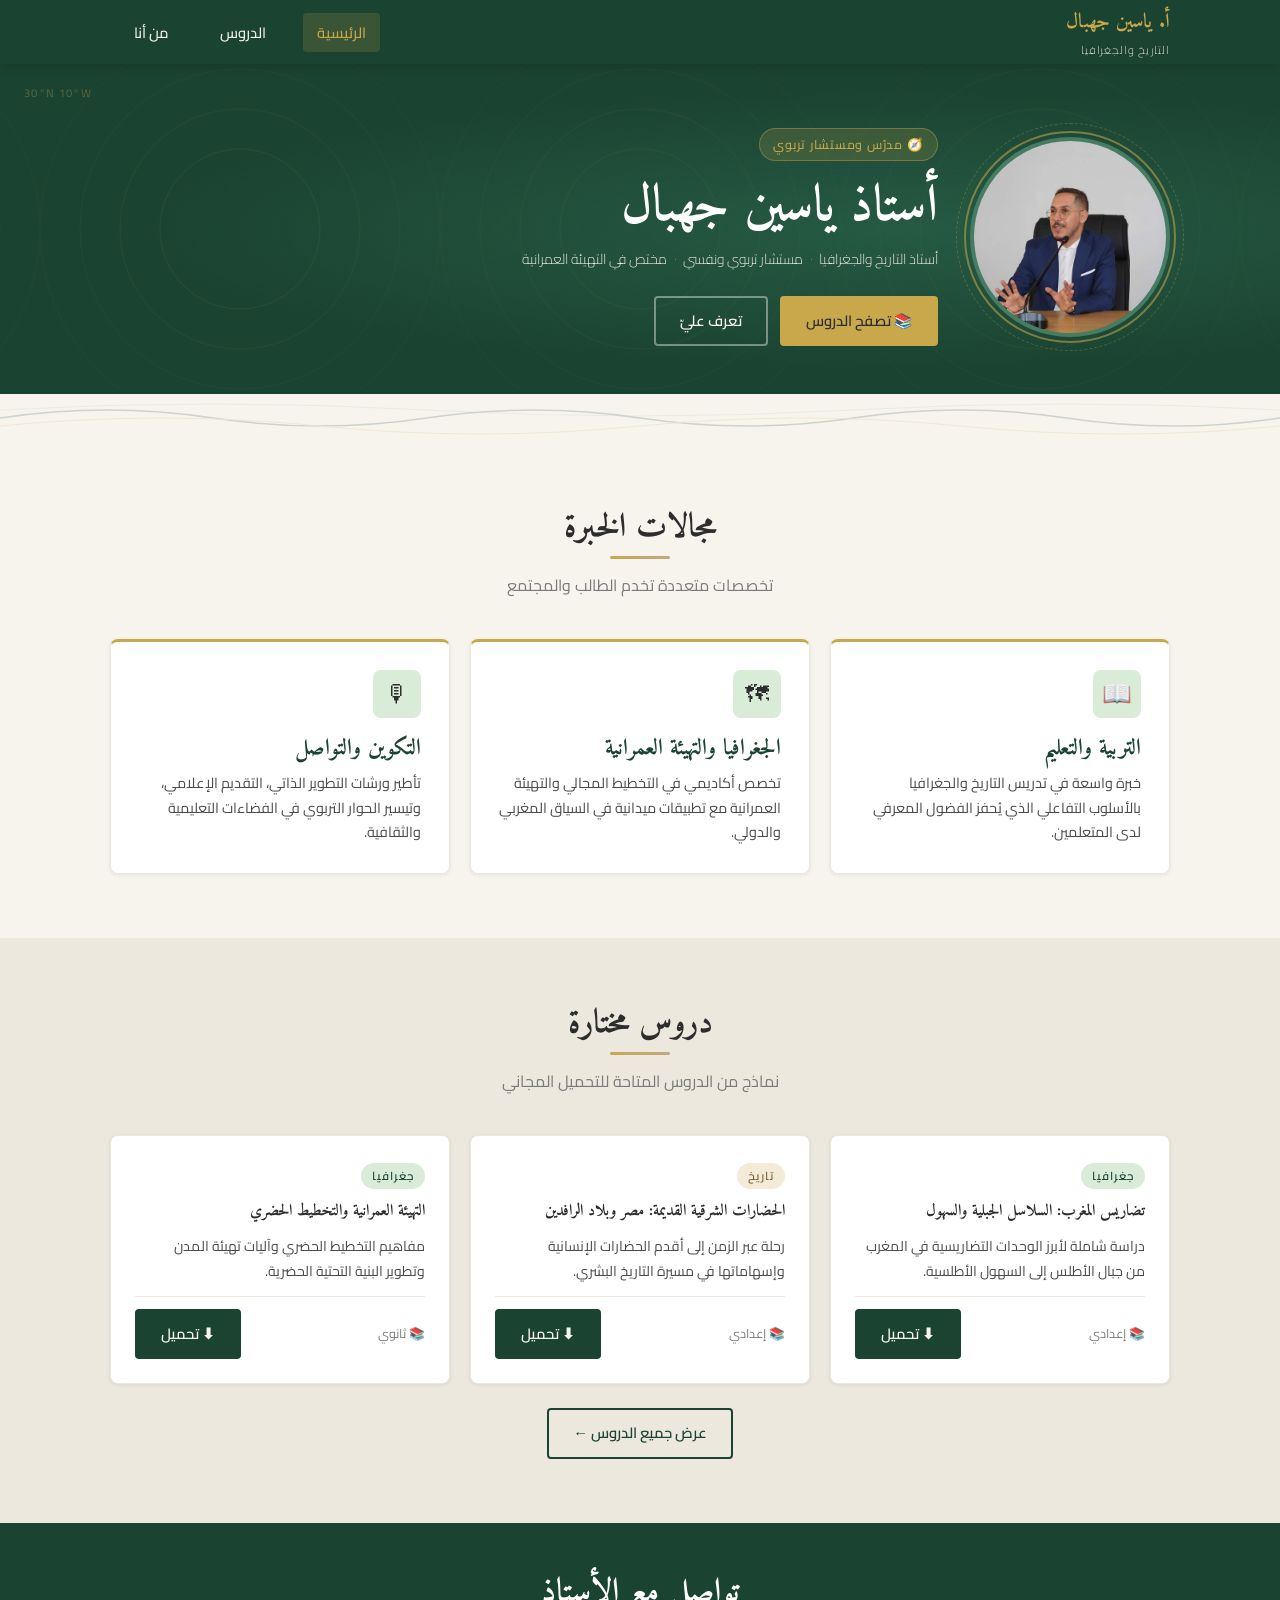
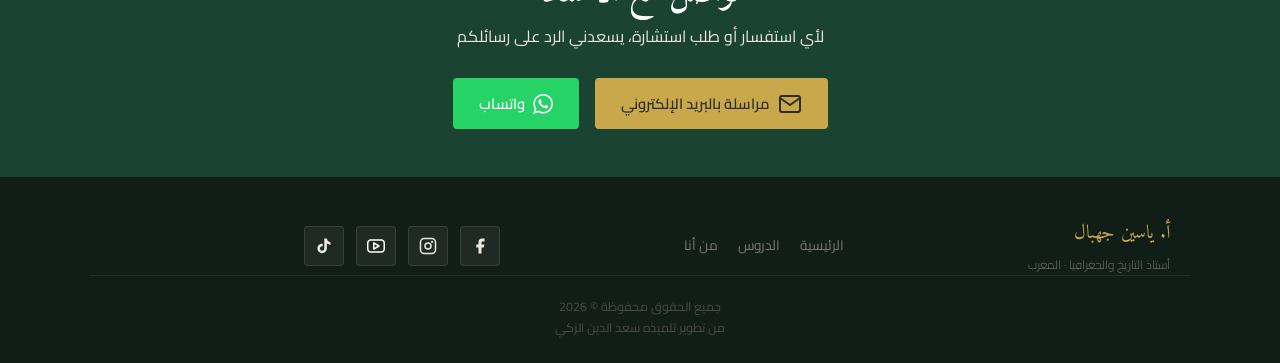
==== index.html @ 9e56860d "mvp" ====
<!DOCTYPE html>
<html lang="ar" dir="rtl">
<head>
  <meta charset="UTF-8">
  <meta name="viewport" content="width=device-width, initial-scale=1.0">

  <!-- SEO -->
  <title>أستاذ ياسين جهبال | أستاذ التاريخ والجغرافيا والاستشارات التربوية</title>
  <meta name="description" content="موقع أستاذ ياسين جهبال، أستاذ التاريخ والجغرافيا، مستشار تربوي، ومختص في التهيئة العمرانية. دروس للتعليم الإعدادي والثانوي، ملفات PDF قابلة للتحميل.">
  <meta name="keywords" content="أستاذ تاريخ جغرافيا, دروس جغرافيا, دروس تاريخ, تعليم إعدادي ثانوي, تهيئة عمرانية, مستشار تربوي">
  <meta name="author" content="أستاذ ياسين جهبال">
  <meta name="robots" content="index, follow">
  <link rel="canonical" href="https://www.yassinegehbal.vercel.app/index.html">

  <!-- Open Graph -->
  <meta property="og:type"        content="website">
  <meta property="og:url"         content="https://www.yassinegehbal.vercel.app/">
  <meta property="og:title"       content="أستاذ ياسين جهبال | التاريخ والجغرافيا">
  <meta property="og:description" content="دروس في التاريخ والجغرافيا للتعليم الإعدادي والثانوي. استشارات تربوية ومواد تعليمية قابلة للتحميل.">
  <meta property="og:image"       content="assets/teacher-photo.jpg">
  <meta property="twitter:card"   content="summary_large_image">

  <!-- Structured Data -->
  <script type="application/ld+json">
  {
    "@context": "https://schema.org",
    "@type": "Person",
    "name": "ياسين جهبال",
    "jobTitle": "أستاذ التاريخ والجغرافيا",
    "description": "أستاذ التاريخ والجغرافيا، مستشار تربوي، ومتخصص في التهيئة العمرانية",
    "url": "https://www.yassinegehbal.vercel.app",
    "sameAs": []
  }
  </script>

  <link rel="icon" href="assets/favicon.png" type="image/png">
  <link rel="stylesheet" href="css/style.css">
</head>
<body>

  <!-- ===================== NAV ===================== -->
  <nav class="nav" role="navigation" aria-label="التنقل الرئيسي">
    <div class="container nav__inner">
      <a href="index.html" class="nav__logo" aria-label="الصفحة الرئيسية">
        أ. ياسين جهبال
        <span>التاريخ والجغرافيا</span>
      </a>
      <button class="nav__hamburger" aria-label="فتح القائمة" aria-expanded="false">
        <span></span><span></span><span></span>
      </button>
      <ul class="nav__links" role="list">
        <li><a href="index.html">الرئيسية</a></li>
        <li><a href="lessons.html">الدروس</a></li>
        <li><a href="about.html">من أنا</a></li>
      </ul>
    </div>
  </nav>

  <main>

    <!-- ===================== HERO ===================== -->
    <section class="hero" aria-label="مقدمة">
      <div class="container">
        <div class="hero__inner">

          <div class="hero__photo-wrap">
            <img
              src="assets/teacher-photo.jpg"
              alt="صورة أستاذ ياسين جهبال"
              class="hero__photo"
              width="200" height="200"
              loading="eager"
            >
          </div>

          <div class="hero__content">
            <div class="hero__badge">🧭 مدرّس ومستشار تربوي</div>
            <h1 class="hero__name">أستاذ ياسين جهبال</h1>
            <div class="hero__titles">
              <span>أستاذ التاريخ والجغرافيا</span>
              <span>مستشار تربوي ونفسي</span>
              <span>مختص في التهيئة العمرانية</span>
            </div>
            <div class="hero__cta">
              <a href="lessons.html" class="btn btn--primary">📚 تصفح الدروس</a>
              <a href="about.html"   class="btn btn--outline">تعرف عليّ</a>
            </div>
          </div>

        </div>
      </div>
    </section>

    <!-- Topographic divider -->
    <div class="topo-divider" aria-hidden="true">
      <svg viewBox="0 0 1200 48" preserveAspectRatio="none" xmlns="http://www.w3.org/2000/svg">
        <path d="M0,24 Q100,8 200,24 Q300,40 400,24 Q500,8 600,24 Q700,40 800,24 Q900,8 1000,24 Q1100,40 1200,24" fill="none" stroke="#1B4332" stroke-width="1.5"/>
        <path d="M0,32 Q150,16 300,32 Q450,48 600,32 Q750,16 900,32 Q1050,48 1200,32" fill="none" stroke="#C9A84C" stroke-width="0.8"/>
        <path d="M0,16 Q200,4 400,16 Q600,28 800,16 Q1000,4 1200,16" fill="none" stroke="#1B4332" stroke-width="0.6" opacity="0.5"/>
      </svg>
    </div>

    <!-- ===================== EXPERTISE ===================== -->
    <section class="section" aria-label="مجالات الخبرة">
      <div class="container">
        <header class="section-header reveal">
          <h2>مجالات الخبرة</h2>
          <p>تخصصات متعددة تخدم الطالب والمجتمع</p>
        </header>

        <div class="expertise-grid">
          <article class="expertise-card reveal reveal-delay-1">
            <div class="expertise-card__icon" aria-hidden="true">📖</div>
            <h3>التربية والتعليم</h3>
            <p>خبرة واسعة في تدريس التاريخ والجغرافيا بالأسلوب التفاعلي الذي يُحفز الفضول المعرفي لدى المتعلمين.</p>
          </article>

          <article class="expertise-card reveal reveal-delay-2">
            <div class="expertise-card__icon" aria-hidden="true">🗺</div>
            <h3>الجغرافيا والتهيئة العمرانية</h3>
            <p>تخصص أكاديمي في التخطيط المجالي والتهيئة العمرانية مع تطبيقات ميدانية في السياق المغربي والدولي.</p>
          </article>

          <article class="expertise-card reveal reveal-delay-3">
            <div class="expertise-card__icon" aria-hidden="true">🎙</div>
            <h3>التكوين والتواصل</h3>
            <p>تأطير ورشات التطوير الذاتي، التقديم الإعلامي، وتيسير الحوار التربوي في الفضاءات التعليمية والثقافية.</p>
          </article>
        </div>
      </div>
    </section>

    <!-- ===================== FEATURED LESSONS ===================== -->
    <section class="section section--alt" aria-label="دروس مختارة">
      <div class="container">
        <header class="section-header reveal">
          <h2>دروس مختارة</h2>
          <p>نماذج من الدروس المتاحة للتحميل المجاني</p>
        </header>

        <div class="lessons-grid">

          <article class="lesson-card reveal reveal-delay-1">
            <div><span class="lesson-card__cat lesson-card__cat--geo">جغرافيا</span></div>
            <h3>تضاريس المغرب: السلاسل الجبلية والسهول</h3>
            <p>دراسة شاملة لأبرز الوحدات التضاريسية في المغرب من جبال الأطلس إلى السهول الأطلسية.</p>
            <div class="lesson-card__foot">
              <span class="lesson-card__meta">📚 إعدادي</span>
              <a href="lessons/sample-lesson.pdf" download class="btn btn--green">⬇ تحميل</a>
            </div>
          </article>

          <article class="lesson-card reveal reveal-delay-2">
            <div><span class="lesson-card__cat lesson-card__cat--hist">تاريخ</span></div>
            <h3>الحضارات الشرقية القديمة: مصر وبلاد الرافدين</h3>
            <p>رحلة عبر الزمن إلى أقدم الحضارات الإنسانية وإسهاماتها في مسيرة التاريخ البشري.</p>
            <div class="lesson-card__foot">
              <span class="lesson-card__meta">📚 إعدادي</span>
              <a href="lessons/sample-lesson.pdf" download class="btn btn--green">⬇ تحميل</a>
            </div>
          </article>

          <article class="lesson-card reveal reveal-delay-3">
            <div><span class="lesson-card__cat lesson-card__cat--geo">جغرافيا</span></div>
            <h3>التهيئة العمرانية والتخطيط الحضري</h3>
            <p>مفاهيم التخطيط الحضري وآليات تهيئة المدن وتطوير البنية التحتية الحضرية.</p>
            <div class="lesson-card__foot">
              <span class="lesson-card__meta">📚 ثانوي</span>
              <a href="lessons/sample-lesson.pdf" download class="btn btn--green">⬇ تحميل</a>
            </div>
          </article>

        </div>

        <div class="text-center mt-3 reveal">
          <a href="lessons.html" class="btn btn--ghost">عرض جميع الدروس ←</a>
        </div>
      </div>
    </section>

    <!-- ===================== QUICK CONTACT ===================== -->
    <section class="contact-strip" aria-label="تواصل معنا">
      <div class="container">
        <h2>تواصل مع الأستاذ</h2>
        <p>لأي استفسار أو طلب استشارة، يسعدني الرد على رسائلكم</p>
        <div class="contact-strip__btns">
          <a href="mailto:yassinegeh@gmail.com" data-email class="btn btn--email"><svg xmlns="http://www.w3.org/2000/svg" width="24" height="24" viewBox="0 0 24 24" fill="none" stroke="currentColor" stroke-width="2" stroke-linecap="round" stroke-linejoin="round"><rect x="2" y="4" width="20" height="16" rx="2"/><polyline points="22,6 12,13 2,6"/></svg>

		  مراسلة بالبريد الإلكتروني</a>
	  <a href="https://wa.me/212700732720" data-whatsapp class="btn btn--whatsapp" target="_blank" rel="noopener">
		  <svg fill="#ffffff" version="1.1" id="Capa_1" xmlns="http://www.w3.org/2000/svg" xmlns:xlink="http://www.w3.org/1999/xlink" width="20px" height="20px" viewBox="0 0 30.667 30.667" xml:space="preserve"><g id="SVGRepo_bgCarrier" stroke-width="0"></g><g id="SVGRepo_tracerCarrier" stroke-linecap="round" stroke-linejoin="round"></g><g id="SVGRepo_iconCarrier"> <g> <path d="M30.667,14.939c0,8.25-6.74,14.938-15.056,14.938c-2.639,0-5.118-0.675-7.276-1.857L0,30.667l2.717-8.017 c-1.37-2.25-2.159-4.892-2.159-7.712C0.559,6.688,7.297,0,15.613,0C23.928,0.002,30.667,6.689,30.667,14.939z M15.61,2.382 c-6.979,0-12.656,5.634-12.656,12.56c0,2.748,0.896,5.292,2.411,7.362l-1.58,4.663l4.862-1.545c2,1.312,4.393,2.076,6.963,2.076 c6.979,0,12.658-5.633,12.658-12.559C28.27,8.016,22.59,2.382,15.61,2.382z M23.214,18.38c-0.094-0.151-0.34-0.243-0.708-0.427 c-0.367-0.184-2.184-1.069-2.521-1.189c-0.34-0.123-0.586-0.185-0.832,0.182c-0.243,0.367-0.951,1.191-1.168,1.437 c-0.215,0.245-0.43,0.276-0.799,0.095c-0.369-0.186-1.559-0.57-2.969-1.817c-1.097-0.972-1.838-2.169-2.052-2.536 c-0.217-0.366-0.022-0.564,0.161-0.746c0.165-0.165,0.369-0.428,0.554-0.643c0.185-0.213,0.246-0.364,0.369-0.609 c0.121-0.245,0.06-0.458-0.031-0.643c-0.092-0.184-0.829-1.984-1.138-2.717c-0.307-0.732-0.614-0.611-0.83-0.611 c-0.215,0-0.461-0.03-0.707-0.03S9.897,8.215,9.56,8.582s-1.291,1.252-1.291,3.054c0,1.804,1.321,3.543,1.506,3.787 c0.186,0.243,2.554,4.062,6.305,5.528c3.753,1.465,3.753,0.976,4.429,0.914c0.678-0.062,2.184-0.885,2.49-1.739 C23.307,19.268,23.307,18.533,23.214,18.38z"></path> </g> </g></svg>
		  واتساب</a>
        </div>
      </div>
    </section>

  </main>

  <!-- ===================== FOOTER ===================== -->
  <footer class="footer" role="contentinfo">
    <div class="container footer__inner">
      <div class="footer__brand">
        أ. ياسين جهبال
        <span>أستاذ التاريخ والجغرافيا · المغرب</span>
      </div>

      <nav class="footer__nav" aria-label="روابط التذييل">
        <a href="index.html">الرئيسية</a>
        <a href="lessons.html">الدروس</a>
        <a href="about.html">من أنا</a>
      </nav>

      <div class="footer__social" aria-label="وسائل التواصل الاجتماعي">
        <a href="https://www.facebook.com/100069673728550/" data-facebook target="_blank" rel="noopener" aria-label="فيسبوك">
          <svg width="18" height="18" viewBox="0 0 24 24" fill="currentColor"><path d="M18 2h-3a5 5 0 0 0-5 5v3H7v4h3v8h4v-8h3l1-4h-4V7a1 1 0 0 1 1-1h3z"/></svg>
        </a>
        <a href="https://www.instagram.com/prof_yassinegeh" data-instagram target="_blank" rel="noopener" aria-label="إنستغرام">
          <svg width="18" height="18" viewBox="0 0 24 24" fill="none" stroke="currentColor" stroke-width="2"><rect x="2" y="2" width="20" height="20" rx="5"/><circle cx="12" cy="12" r="4"/><circle cx="17.5" cy="6.5" r="0.5" fill="currentColor"/></svg>
        </a>
        <a href="https://m.youtube.com/@yassinewassim7452" data-youtube target="_blank" rel="noopener" aria-label="يوتيوب">
		<svg width="18px" height="18px" viewBox="0 0 24 24" fill="none" xmlns="http://www.w3.org/2000/svg"><g id="SVGRepo_bgCarrier" stroke-width="0"></g><g id="SVGRepo_tracerCarrier" stroke-linecap="round" stroke-linejoin="round"></g><g id="SVGRepo_iconCarrier"> <path fill-rule="evenodd" clip-rule="evenodd" d="M9.49614 7.13176C9.18664 6.9549 8.80639 6.95617 8.49807 7.13509C8.18976 7.31401 8 7.64353 8 8V16C8 16.3565 8.18976 16.686 8.49807 16.8649C8.80639 17.0438 9.18664 17.0451 9.49614 16.8682L16.4961 12.8682C16.8077 12.6902 17 12.3589 17 12C17 11.6411 16.8077 11.3098 16.4961 11.1318L9.49614 7.13176ZM13.9844 12L10 14.2768V9.72318L13.9844 12Z" fill="#ffffff"></path> <path fill-rule="evenodd" clip-rule="evenodd" d="M0 12C0 8.25027 0 6.3754 0.954915 5.06107C1.26331 4.6366 1.6366 4.26331 2.06107 3.95491C3.3754 3 5.25027 3 9 3H15C18.7497 3 20.6246 3 21.9389 3.95491C22.3634 4.26331 22.7367 4.6366 23.0451 5.06107C24 6.3754 24 8.25027 24 12C24 15.7497 24 17.6246 23.0451 18.9389C22.7367 19.3634 22.3634 19.7367 21.9389 20.0451C20.6246 21 18.7497 21 15 21H9C5.25027 21 3.3754 21 2.06107 20.0451C1.6366 19.7367 1.26331 19.3634 0.954915 18.9389C0 17.6246 0 15.7497 0 12ZM9 5H15C16.9194 5 18.1983 5.00275 19.1673 5.10773C20.0989 5.20866 20.504 5.38448 20.7634 5.57295C21.018 5.75799 21.242 5.98196 21.4271 6.23664C21.6155 6.49605 21.7913 6.90113 21.8923 7.83269C21.9973 8.80167 22 10.0806 22 12C22 13.9194 21.9973 15.1983 21.8923 16.1673C21.7913 17.0989 21.6155 17.504 21.4271 17.7634C21.242 18.018 21.018 18.242 20.7634 18.4271C20.504 18.6155 20.0989 18.7913 19.1673 18.8923C18.1983 18.9973 16.9194 19 15 19H9C7.08058 19 5.80167 18.9973 4.83269 18.8923C3.90113 18.7913 3.49605 18.6155 3.23664 18.4271C2.98196 18.242 2.75799 18.018 2.57295 17.7634C2.38448 17.504 2.20866 17.0989 2.10773 16.1673C2.00275 15.1983 2 13.9194 2 12C2 10.0806 2.00275 8.80167 2.10773 7.83269C2.20866 6.90113 2.38448 6.49605 2.57295 6.23664C2.75799 5.98196 2.98196 5.75799 3.23664 5.57295C3.49605 5.38448 3.90113 5.20866 4.83269 5.10773C5.80167 5.00275 7.08058 5 9 5Z" fill="#ffffff"></path> </g></svg>
        </a>
        <a href="https://www.tiktok.com/@caochyassine" data-tiktok target="_blank" rel="noopener" aria-label="تيكتوك">
          <svg width="18" height="18" viewBox="0 0 24 24" fill="currentColor"><path d="M19.59 6.69a4.83 4.83 0 0 1-3.77-4.25V2h-3.45v13.67a2.89 2.89 0 0 1-2.88 2.5 2.89 2.89 0 0 1-2.89-2.89 2.89 2.89 0 0 1 2.89-2.89c.28 0 .54.04.79.1V9.01a6.33 6.33 0 0 0-.79-.05 6.34 6.34 0 0 0-6.34 6.34 6.34 6.34 0 0 0 6.34 6.34 6.34 6.34 0 0 0 6.33-6.34V8.69a8.18 8.18 0 0 0 4.79 1.54V6.78a4.85 4.85 0 0 1-1.02-.09z"/></svg>
        </a>
      </div>
    <div style="width:10px; hight:100vw"></div>
    </div>
    <div class="container footer__copy">
	    <p>جميع الحقوق محفوظة © <span id="year">2026</span></p>
	    <p>من تطوير تلمِيذه <a href="" target="_blank">سعد الدين الزكي</a></p>
    </div>
  </footer>

  <script src="js/main.js"></script>
  <script>document.getElementById('year').textContent = new Date().getFullYear();</script>
</body>
</html>
---- css/style.css ----
/* ============================================================
   TEACHER WEBSITE — STYLE.CSS
   Academic, Geographic, RTL Arabic
   ============================================================ */

/* ---------- Google Fonts ---------- */
@import url('https://fonts.googleapis.com/css2?family=Amiri:ital,wght@0,400;0,700;1,400&family=Cairo:wght@300;400;500;600;700&display=swap');

/* ---------- Design Tokens ---------- */
:root {
  --parchment:    #F7F4EE;
  --parchment-dk: #EDE8DE;
  --green:        #1B4332;
  --green-md:     #2D6A4F;
  --green-lt:     #D8ECD8;
  --brown:        #7B5E3A;
  --brown-lt:     #C4A882;
  --gold:         #C9A84C;
  --gold-lt:      #F0DFA0;
  --ink:          #2D2D2D;
  --ink-md:       #4A4A4A;
  --ink-lt:       #7A7A7A;
  --white:        #FFFFFF;

  --font-display: 'Amiri', 'Georgia', serif;
  --font-body:    'Cairo', 'Segoe UI', sans-serif;

  --radius-sm: 4px;
  --radius-md: 8px;
  --radius-lg: 16px;

  --shadow-sm: 0 1px 4px rgba(0,0,0,0.08);
  --shadow-md: 0 4px 16px rgba(0,0,0,0.10);
  --shadow-lg: 0 8px 32px rgba(0,0,0,0.13);

  --transition: 0.25s ease;
  --max-width: 1100px;
}

/* ---------- Reset & Base ---------- */
*, *::before, *::after { box-sizing: border-box; margin: 0; padding: 0; }

html {
  font-size: 16px;
  scroll-behavior: smooth;
  direction: rtl;
}

body {
  font-family: var(--font-body);
  background-color: var(--parchment);
  color: var(--ink);
  line-height: 1.75;
  -webkit-font-smoothing: antialiased;
}

img { max-width: 100%; display: block; }
a  { color: inherit; text-decoration: none; }
ul { list-style: none; }
button { cursor: pointer; font-family: var(--font-body); }

/* ---------- Typography Scale ---------- */
h1, h2, h3, h4 {
  font-family: var(--font-display);
  color: var(--ink);
  line-height: 1.3;
}

h1 { font-size: clamp(1.9rem, 5vw, 2.8rem); font-weight: 700; }
h2 { font-size: clamp(1.5rem, 4vw, 2.1rem); font-weight: 700; }
h3 { font-size: clamp(1.1rem, 3vw, 1.4rem); font-weight: 600; }
h4 { font-size: 1rem; font-weight: 600; }

p  { color: var(--ink-md); }

/* ---------- Layout Utilities ---------- */
.container {
  width: 100%;
  max-width: var(--max-width);
  margin: 0 auto;
  padding: 0 1.25rem;
}

.section { padding: 4rem 0; }
.section--alt { background-color: var(--parchment-dk); }

.section-header {
  text-align: center;
  margin-bottom: 2.5rem;
}

.section-header h2 {
  position: relative;
  display: inline-block;
  padding-bottom: 0.6rem;
}

.section-header h2::after {
  content: '';
  position: absolute;
  bottom: 0;
  right: 50%;
  transform: translateX(50%);
  width: 60px;
  height: 3px;
  background: linear-gradient(90deg, var(--gold), var(--brown-lt));
  border-radius: 2px;
}

.section-header p {
  margin-top: 0.75rem;
  max-width: 540px;
  margin-left: auto;
  margin-right: auto;
  color: var(--ink-lt);
}

/* ---------- Topographic Divider (Signature Element) ---------- */
.topo-divider {
  width: 100%;
  height: 48px;
  overflow: hidden;
  line-height: 0;
  opacity: 0.18;
}

.topo-divider svg { width: 100%; height: 100%; }

/* ---------- NAV ---------- */
.nav {
  position: sticky;
  top: 0;
  z-index: 100;
  background: var(--green);
  box-shadow: 0 2px 12px rgba(0,0,0,0.18);
}

.nav__inner {
  display: flex;
  align-items: center;
  justify-content: space-between;
  height: 64px;
}

.nav__logo {
  font-family: var(--font-display);
  font-size: 1.25rem;
  color: var(--gold);
  font-weight: 700;
  letter-spacing: 0.01em;
}

.nav__logo span {
  display: block;
  font-family: var(--font-body);
  font-size: 0.7rem;
  color: var(--parchment-dk);
  font-weight: 300;
  letter-spacing: 0.08em;
}

.nav__links {
  display: flex;
  gap: 0.25rem;
  align-items: center;
}
.nav__links li {
	margin: 10px;	
}
.nav__links a {
  color: var(--parchment);
  font-size: 0.92rem;
  font-weight: 500;
  padding: 0.4rem 0.85rem;
  border-radius: var(--radius-sm);
  transition: background var(--transition), color var(--transition);
}

.nav__links a:hover,
.nav__links a.active {
  background: rgba(201,168,76,0.18);
  color: var(--gold);
}

.nav__hamburger {
  display: none;
  flex-direction: column;
  gap: 5px;
  background: none;
  border: none;
  padding: 6px;
}

.nav__hamburger span {
  display: block;
  width: 24px;
  height: 2px;
  background: var(--parchment);
  border-radius: 2px;
  transition: transform var(--transition), opacity var(--transition);
}

/* ---------- HERO ---------- */
.hero {
  background-color: var(--green);
  background-image:
    radial-gradient(ellipse at 70% 50%, rgba(45,106,79,0.6) 0%, transparent 60%),
    url("data:image/svg+xml,%3Csvg xmlns='http://www.w3.org/2000/svg' width='400' height='400'%3E%3Ccircle cx='200' cy='200' r='80' fill='none' stroke='rgba(201,168,76,0.08)' stroke-width='1'/%3E%3Ccircle cx='200' cy='200' r='120' fill='none' stroke='rgba(201,168,76,0.06)' stroke-width='1'/%3E%3Ccircle cx='200' cy='200' r='160' fill='none' stroke='rgba(201,168,76,0.04)' stroke-width='1'/%3E%3Ccircle cx='200' cy='200' r='200' fill='none' stroke='rgba(201,168,76,0.03)' stroke-width='1'/%3E%3C/svg%3E");
  background-size: cover, 400px 400px;
  background-position: center, center;
  padding: 4rem 0 3rem;
  position: relative;
  overflow: hidden;
}

/* Coordinate decoration */
.hero::before {
  content: '30°N  10°W';
  position: absolute;
  top: 1.2rem;
  left: 1.5rem;
  font-family: var(--font-body);
  font-size: 0.7rem;
  color: rgba(201,168,76,0.35);
  letter-spacing: 0.12em;
}

.hero__inner {
  display: flex;
  flex-direction: column;
  align-items: center;
  text-align: center;
  gap: 2rem;
}

.hero__photo-wrap {
  position: relative;
  width: 160px;
  flex-shrink: 0;
}

.hero__photo-wrap::before {
  content: '';
  position: absolute;
  inset: -6px;
  border-radius: 50%;
  border: 2px solid var(--gold);
  opacity: 0.55;
}

.hero__photo-wrap::after {
  content: '';
  position: absolute;
  inset: -14px;
  border-radius: 50%;
  border: 1px dashed rgba(201,168,76,0.3);
}

.hero__photo {
  width: 160px;
  height: 160px;
  object-fit: cover;
  border-radius: 50%;
  border: 4px solid rgba(255,255,255,0.12);
  display: block;
  background: var(--green-md);
}

.hero__content { color: var(--parchment); }

.hero__badge {
  display: inline-flex;
  align-items: center;
  gap: 0.4rem;
  background: rgba(201,168,76,0.18);
  border: 1px solid rgba(201,168,76,0.4);
  color: var(--gold);
  font-size: 0.78rem;
  font-weight: 500;
  padding: 0.3rem 0.85rem;
  border-radius: 20px;
  margin-bottom: 1rem;
  letter-spacing: 0.06em;
}

.hero__name {
  font-family: var(--font-display);
  font-size: clamp(2rem, 6vw, 3.2rem);
  color: var(--white);
  line-height: 1.2;
  margin-bottom: 0.5rem;
}

.hero__titles {
  display: flex;
  flex-wrap: wrap;
  justify-content: center;
  gap: 0.5rem 1rem;
  margin-bottom: 1.5rem;
}

.hero__titles span {
  font-size: 0.88rem;
  color: var(--parchment-dk);
  font-weight: 300;
  position: relative;
}

.hero__titles span:not(:last-child)::after {
  content: '·';
  position: absolute;
  left: -0.55rem;
  color: var(--gold);
  opacity: 0.6;
}

.hero__cta {
  display: flex;
  flex-wrap: wrap;
  gap: 0.75rem;
  justify-content: center;
}

/* ---------- BUTTONS ---------- */
.btn {
  display: inline-flex;
  align-items: center;
  gap: 0.5rem;
  padding: 0.65rem 1.5rem;
  border-radius: var(--radius-sm);
  font-family: var(--font-body);
  font-size: 0.92rem;
  font-weight: 600;
  border: 2px solid transparent;
  transition: all var(--transition);
  text-align: center;
  white-space: nowrap;
}

.btn--primary {
  background: var(--gold);
  color: var(--ink);
  border-color: var(--gold);
}

.btn--primary:hover {
  background: #b8952f;
  border-color: #b8952f;
  transform: translateY(-1px);
  box-shadow: var(--shadow-md);
}

.btn--outline {
  background: transparent;
  color: var(--parchment);
  border-color: rgba(255,255,255,0.4);
}

.btn--outline:hover {
  background: rgba(255,255,255,0.1);
  border-color: var(--parchment);
}

.btn--green {
  background: var(--green);
  color: var(--parchment);
  border-color: var(--green);
}

.btn--green:hover {
  background: var(--green-md);
  border-color: var(--green-md);
  transform: translateY(-1px);
  box-shadow: var(--shadow-md);
}

.btn--ghost {
  background: transparent;
  color: var(--green);
  border-color: var(--green);
}

.btn--ghost:hover {
  background: var(--green);
  color: var(--parchment);
}

/* ---------- EXPERTISE CARDS ---------- */
.expertise-grid {
  display: grid;
  grid-template-columns: 1fr;
  gap: 1.25rem;
}

.expertise-card {
  background: var(--white);
  border: 1px solid var(--parchment-dk);
  border-top: 3px solid var(--gold);
  border-radius: var(--radius-md);
  padding: 1.75rem;
  box-shadow: var(--shadow-sm);
  transition: transform var(--transition), box-shadow var(--transition);
}

.expertise-card:hover {
  transform: translateY(-3px);
  box-shadow: var(--shadow-md);
}

.expertise-card__icon {
  width: 48px;
  height: 48px;
  background: var(--green-lt);
  border-radius: var(--radius-md);
  display: flex;
  align-items: center;
  justify-content: center;
  margin-bottom: 1rem;
  font-size: 1.5rem;
}

.expertise-card h3 {
  margin-bottom: 0.5rem;
  color: var(--green);
}

.expertise-card p {
  font-size: 0.9rem;
  line-height: 1.7;
}

/* ---------- LESSON CARDS ---------- */
.lessons-grid {
  display: grid;
  grid-template-columns: 1fr;
  gap: 1.25rem;
}

.lesson-card {
  background: var(--white);
  border: 1px solid var(--parchment-dk);
  border-radius: var(--radius-md);
  padding: 1.5rem;
  box-shadow: var(--shadow-sm);
  display: flex;
  flex-direction: column;
  gap: 0.75rem;
  transition: box-shadow var(--transition);
}

.lesson-card:hover { box-shadow: var(--shadow-md); }

.lesson-card__cat {
  font-size: 0.72rem;
  font-weight: 600;
  text-transform: uppercase;
  letter-spacing: 0.1em;
  padding: 0.2rem 0.65rem;
  border-radius: 20px;
  display: inline-block;
}

.lesson-card__cat--geo   { background: var(--green-lt); color: var(--green); }
.lesson-card__cat--hist  { background: #F3EAD8; color: var(--brown); }

.lesson-card h3 { font-size: 1rem; color: var(--ink); }
.lesson-card p  { font-size: 0.88rem; flex: 1; }

.lesson-card__meta {
  font-size: 0.78rem;
  color: var(--ink-lt);
  display: flex;
  align-items: center;
  gap: 0.4rem;
}

.lesson-card__foot {
  display: flex;
  align-items: center;
  justify-content: space-between;
  flex-wrap: wrap;
  gap: 0.5rem;
  padding-top: 0.75rem;
  border-top: 1px solid var(--parchment-dk);
}

/* ---------- CONTACT SECTION ---------- */
.contact-strip {
  background: var(--green);
  padding: 3rem 0;
  text-align: center;
}

.contact-strip h2 { color: var(--white); margin-bottom: 0.5rem; }
.contact-strip p  { color: var(--parchment-dk); margin-bottom: 1.75rem; }

.contact-strip__btns {
  display: flex;
  flex-wrap: wrap;
  gap: 1rem;
  justify-content: center;
}

.btn--email    { background: var(--gold); color: var(--ink); border-color: var(--gold); }
.btn--whatsapp { background: #25D366; color: var(--white); border-color: #25D366; }

.btn--email:hover    { background: #b8952f; border-color: #b8952f; }
.btn--whatsapp:hover { background: #1da855; border-color: #1da855; }

/* ---------- FOOTER ---------- */
.footer {
  background: #111D17;
  color: var(--parchment-dk);
  padding: 2.5rem 0 1.5rem;
}

.footer__inner {
  display: flex;
  flex-direction: column;
  align-items: center;
  gap: 1.5rem;
  text-align: center;
}

.footer__brand {
  font-family: var(--font-display);
  font-size: 1.2rem;
  color: var(--gold);
}

.footer__brand span {
  display: block;
  font-family: var(--font-body);
  font-size: 0.75rem;
  color: var(--ink-lt);
  font-weight: 300;
  margin-top: 0.2rem;
}

.footer__social {
  display: flex;
  gap: 0.75rem;
}

.footer__social a {
  width: 40px;
  height: 40px;
  border-radius: var(--radius-sm);
  background: rgba(255,255,255,0.06);
  border: 1px solid rgba(255,255,255,0.1);
  display: flex;
  align-items: center;
  justify-content: center;
  transition: background var(--transition), border-color var(--transition);
  font-size: 1.1rem;
}

.footer__social a:hover {
  background: rgba(201,168,76,0.2);
  border-color: var(--gold);
}

.footer__nav {
  display: flex;
  flex-wrap: wrap;
  gap: 0.25rem 1.25rem;
  justify-content: center;
}

.footer__nav a {
  font-size: 0.85rem;
  color: var(--ink-lt);
  transition: color var(--transition);
}

.footer__nav a:hover { color: var(--gold); }

.footer__copy {
  font-size: 0.78rem;
  color: var(--ink-lt);
  border-top: 1px solid rgba(255,255,255,0.07);
  padding-top: 1.25rem;
  width: 100%;
  text-align: center;
}

/* ---------- SEARCH BAR ---------- */
.search-wrap {
  max-width: 540px;
  margin: 0 auto 2.5rem;
  position: relative;
}

.search-wrap input {
  width: 100%;
  padding: 0.85rem 3rem 0.85rem 1.25rem;
  border: 2px solid var(--parchment-dk);
  border-radius: var(--radius-md);
  background: var(--white);
  font-family: var(--font-body);
  font-size: 0.95rem;
  color: var(--ink);
  transition: border-color var(--transition);
  direction: rtl;
}

.search-wrap input:focus {
  outline: none;
  border-color: var(--green);
}

.search-wrap input::placeholder { color: var(--ink-lt); }

.search-icon {
  position: absolute;
  left: 1rem;
  top: 50%;
  transform: translateY(-50%);
  color: var(--ink-lt);
  font-size: 1rem;
  pointer-events: none;
}

/* ---------- FILTER TABS ---------- */
.filter-tabs {
  display: flex;
  flex-wrap: wrap;
  gap: 0.5rem;
  justify-content: center;
  margin-bottom: 2rem;
}

.filter-tab {
  padding: 0.4rem 1rem;
  border-radius: 20px;
  border: 1.5px solid var(--parchment-dk);
  background: var(--white);
  font-family: var(--font-body);
  font-size: 0.85rem;
  font-weight: 500;
  color: var(--ink-md);
  transition: all var(--transition);
}

.filter-tab:hover,
.filter-tab.active {
  background: var(--green);
  color: var(--white);
  border-color: var(--green);
}

/* ---------- NO RESULTS ---------- */
.no-results {
  text-align: center;
  padding: 3rem 1rem;
  color: var(--ink-lt);
  display: none;
}

.no-results.visible { display: block; }

/* ---------- ABOUT PAGE ---------- */
.about-hero {
  background: var(--green);
  padding: 3.5rem 0 2.5rem;
  text-align: center;
}

.about-hero h1   { color: var(--white); }
.about-hero p    { color: var(--parchment-dk); margin-top: 0.5rem; max-width: 480px; margin-left: auto; margin-right: auto; }

/* Timeline */
.timeline { position: relative; padding: 0.5rem 0; }

.timeline::before {
  content: '';
  position: absolute;
  top: 0; bottom: 0;
  right: 16px;
  width: 2px;
  background: linear-gradient(to bottom, var(--gold), var(--green-lt));
  border-radius: 2px;
}

.timeline-item {
  position: relative;
  padding: 0 52px 2rem 0;
}

.timeline-item::before {
  content: '';
  position: absolute;
  right: 8px;
  top: 6px;
  width: 16px;
  height: 16px;
  border-radius: 50%;
  background: var(--gold);
  border: 3px solid var(--parchment);
  box-shadow: 0 0 0 2px var(--gold);
  z-index: 1;
}

.timeline-item:last-child { padding-bottom: 0; }

.timeline-item__year {
  font-family: var(--font-body);
  font-size: 0.72rem;
  font-weight: 700;
  letter-spacing: 0.1em;
  color: var(--gold);
  text-transform: uppercase;
  margin-bottom: 0.25rem;
}

.timeline-item__card {
  background: var(--white);
  border: 1px solid var(--parchment-dk);
  border-radius: var(--radius-md);
  padding: 1.1rem 1.25rem;
  box-shadow: var(--shadow-sm);
}

.timeline-item__card h4 { color: var(--green); margin-bottom: 0.25rem; }
.timeline-item__card p  { font-size: 0.88rem; }

/* Mission Section */
.mission-card {
  background: var(--green);
  border-radius: var(--radius-lg);
  padding: 2.5rem 2rem;
  color: var(--parchment);
  text-align: center;
  position: relative;
  overflow: hidden;
}

.mission-card::before {
  content: '✦';
  position: absolute;
  top: 1.5rem;
  left: 2rem;
  font-size: 1.5rem;
  opacity: 0.12;
  color: var(--gold);
}

.mission-card::after {
  content: '✦';
  position: absolute;
  bottom: 1.5rem;
  right: 2rem;
  font-size: 1.5rem;
  opacity: 0.12;
  color: var(--gold);
}

.mission-card h2   { color: var(--gold); margin-bottom: 1rem; }
.mission-card p    { color: var(--parchment-dk); line-height: 1.9; }

.mission-pillars {
  display: flex;
  flex-wrap: wrap;
  gap: 0.6rem;
  justify-content: center;
  margin-top: 1.5rem;
}

.mission-pillar {
  background: rgba(201,168,76,0.15);
  border: 1px solid rgba(201,168,76,0.35);
  color: var(--gold);
  font-size: 0.8rem;
  font-weight: 600;
  padding: 0.35rem 0.85rem;
  border-radius: 20px;
}

/* Qualification List */
.qual-list {
  display: grid;
  gap: 1rem;
}

.qual-item {
  background: var(--white);
  border: 1px solid var(--parchment-dk);
  border-right: 4px solid var(--gold);
  border-radius: var(--radius-sm);
  padding: 1rem 1.25rem;
  box-shadow: var(--shadow-sm);
}

.qual-item h4 { color: var(--green); margin-bottom: 0.2rem; }
.qual-item p  { font-size: 0.85rem; }

/* ---------- SCROLL REVEAL ---------- */
.reveal {
  opacity: 0;
  transform: translateY(24px);
  transition: opacity 0.55s ease, transform 0.55s ease;
}

.reveal.visible {
  opacity: 1;
  transform: translateY(0);
}

.reveal-delay-1 { transition-delay: 0.1s; }
.reveal-delay-2 { transition-delay: 0.2s; }
.reveal-delay-3 { transition-delay: 0.3s; }

/* ---------- PAGE HEADER (inner pages) ---------- */
.page-header {
  background: var(--green);
  padding: 2.75rem 0 2rem;
  text-align: center;
}

.page-header h1   { color: var(--white); }
.page-header p    { color: var(--parchment-dk); margin-top: 0.5rem; }

/* ---------- RESPONSIVE: Tablet (≥ 640px) ---------- */
@media (min-width: 640px) {
  .expertise-grid  { grid-template-columns: repeat(3, 1fr); }
  .lessons-grid    { grid-template-columns: repeat(2, 1fr); }
  .qual-list       { grid-template-columns: repeat(2, 1fr); }

  .hero__inner {
    flex-direction: row;
    text-align: right;
    align-items: center;
  }

  .hero__titles   { justify-content: flex-start; }
  .hero__cta      { justify-content: flex-start; }
  .hero__badge    { align-self: flex-start; }

  .hero__photo-wrap { width: 200px; }
  .hero__photo      { width: 200px; height: 200px; }

  .timeline::before { right: 24px; }
  .timeline-item    { padding-right: 64px; }
  .timeline-item::before { right: 16px; }

  .footer__inner { flex-direction: row; justify-content: space-between; text-align: right; }
  .footer__copy  { text-align: center; }
}

/* ---------- RESPONSIVE: Desktop (≥ 900px) ---------- */
@media (min-width: 900px) {
  .lessons-grid { grid-template-columns: repeat(3, 1fr); }

  .timeline {
    display: grid;
    grid-template-columns: 1fr 1fr;
    gap: 0 3rem;
  }

  .timeline::before {
    right: 50%;
    transform: translateX(50%);
  }

  .timeline-item:nth-child(odd) {
    padding-right: 2.5rem;
    padding-left: 0;
    text-align: right;
  }

  .timeline-item:nth-child(even) {
    padding-right: 0;
    padding-left: 2.5rem;
    text-align: left;
    direction: ltr;
  }

  .timeline-item:nth-child(odd)::before {
    right: -10px;
  }

  .timeline-item:nth-child(even)::before {
    left: -10px;
    right: auto;
  }
}

/* ---------- MOBILE NAV ---------- */
@media (max-width: 639px) {
  .nav__hamburger { display: flex; }
  .nav__links {
    display: none;
    position: absolute;
    top: 64px;
    right: 0; left: 0;
    background: var(--green);
    flex-direction: column;
    padding: 1rem;
    gap: 0.25rem;
    box-shadow: var(--shadow-lg);
  }
  .nav__links.open { display: flex; }
  .nav__links a {
    width: 100%;
    padding: 0.65rem 1rem;
    text-align: right;
  }
  .nav { position: relative; }
}

/* ---------- Utility ---------- */
.mt-1 { margin-top: 0.5rem; }
.mt-2 { margin-top: 1rem; }
.mt-3 { margin-top: 1.5rem; }
.mb-1 { margin-bottom: 0.5rem; }
.mb-2 { margin-bottom: 1rem; }
.text-center { text-align: center; }
.text-gold    { color: var(--gold); }
.text-green   { color: var(--green); }
.hidden       { display: none !important; }

/* ---------- Print ---------- */
@media print {
  .nav, .footer, .contact-strip { display: none; }
  body { background: white; }
}
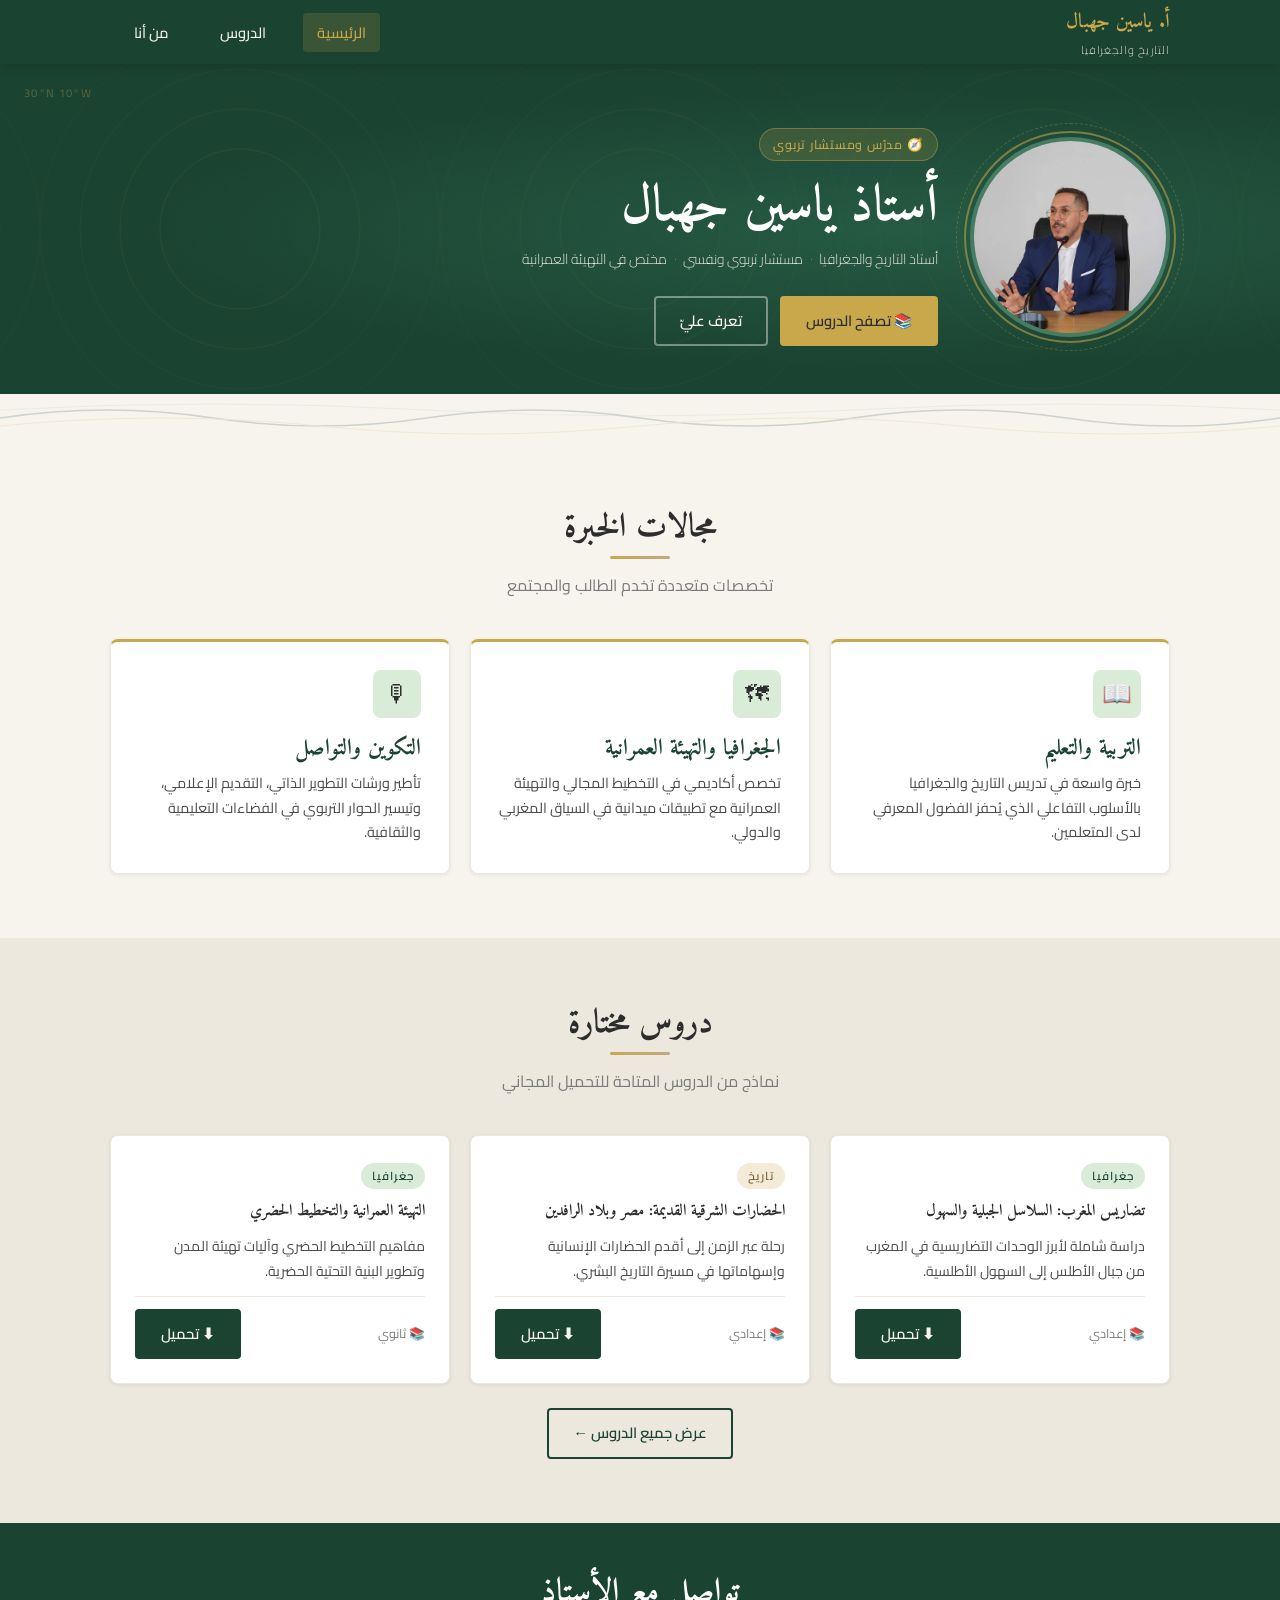
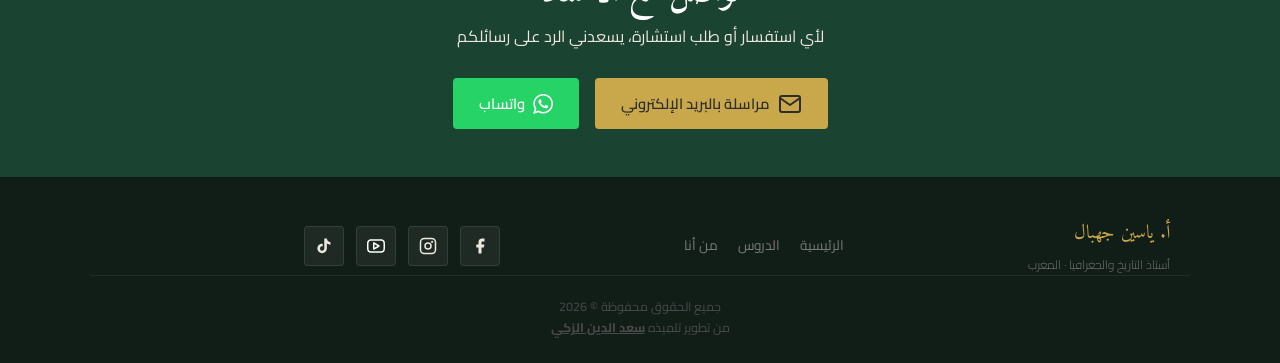
==== commit d5ee52ff: "add some lessons and add my portfolio link at the footet" ====
--- a/index.html
+++ b/index.html
@@ -3,10 +3,11 @@
 <head>
   <meta charset="UTF-8">
   <meta name="viewport" content="width=device-width, initial-scale=1.0">
+  <meta name="google-site-verification" content="5tP1heIrK6iAmCmzwipnuT-XTMgQLXUiXgoCQwfQ7Ek" />  
 
   <!-- SEO -->
   <title>أستاذ ياسين جهبال | أستاذ التاريخ والجغرافيا والاستشارات التربوية</title>
-  <meta name="description" content="موقع أستاذ ياسين جهبال، أستاذ التاريخ والجغرافيا، مستشار تربوي، ومختص في التهيئة العمرانية. دروس للتعليم الإعدادي والثانوي، ملفات PDF قابلة للتحميل.">
+  <meta name="description" content="موقع أستاذ ياسين جهبال، أستاذ التاريخ والجغرافيا، مستشار تربوي، ومختص في التهيئة العمرانية. دروس للتعليم الثانوي التأهيلي التأهيلي، ملفات PDF قابلة للتحميل.">
   <meta name="keywords" content="أستاذ تاريخ جغرافيا, دروس جغرافيا, دروس تاريخ, تعليم إعدادي ثانوي, تهيئة عمرانية, مستشار تربوي">
   <meta name="author" content="أستاذ ياسين جهبال">
   <meta name="robots" content="index, follow">
@@ -16,7 +17,7 @@
   <meta property="og:type"        content="website">
   <meta property="og:url"         content="https://www.yassinegehbal.vercel.app/">
   <meta property="og:title"       content="أستاذ ياسين جهبال | التاريخ والجغرافيا">
-  <meta property="og:description" content="دروس في التاريخ والجغرافيا للتعليم الإعدادي والثانوي. استشارات تربوية ومواد تعليمية قابلة للتحميل.">
+  <meta property="og:description" content="دروس في التاريخ والجغرافيا للتعليم الثانوي التأهيلي التأهيلي. استشارات تربوية ومواد تعليمية قابلة للتحميل.">
   <meta property="og:image"       content="assets/teacher-photo.jpg">
   <meta property="twitter:card"   content="summary_large_image">
 
@@ -228,7 +229,11 @@
     </div>
     <div class="container footer__copy">
 	    <p>جميع الحقوق محفوظة © <span id="year">2026</span></p>
-	    <p>من تطوير تلمِيذه <a href="" target="_blank">سعد الدين الزكي</a></p>
+	    <p>من تطوير تلمِيذه 
+	    <strong>
+<a style="text-decoration: underline" href="https://krnl0xsns1nk.vercel.app"
+	target="_blank">سعد الدين الزكي</a>
+	    </strong></p>
     </div>
   </footer>
 
